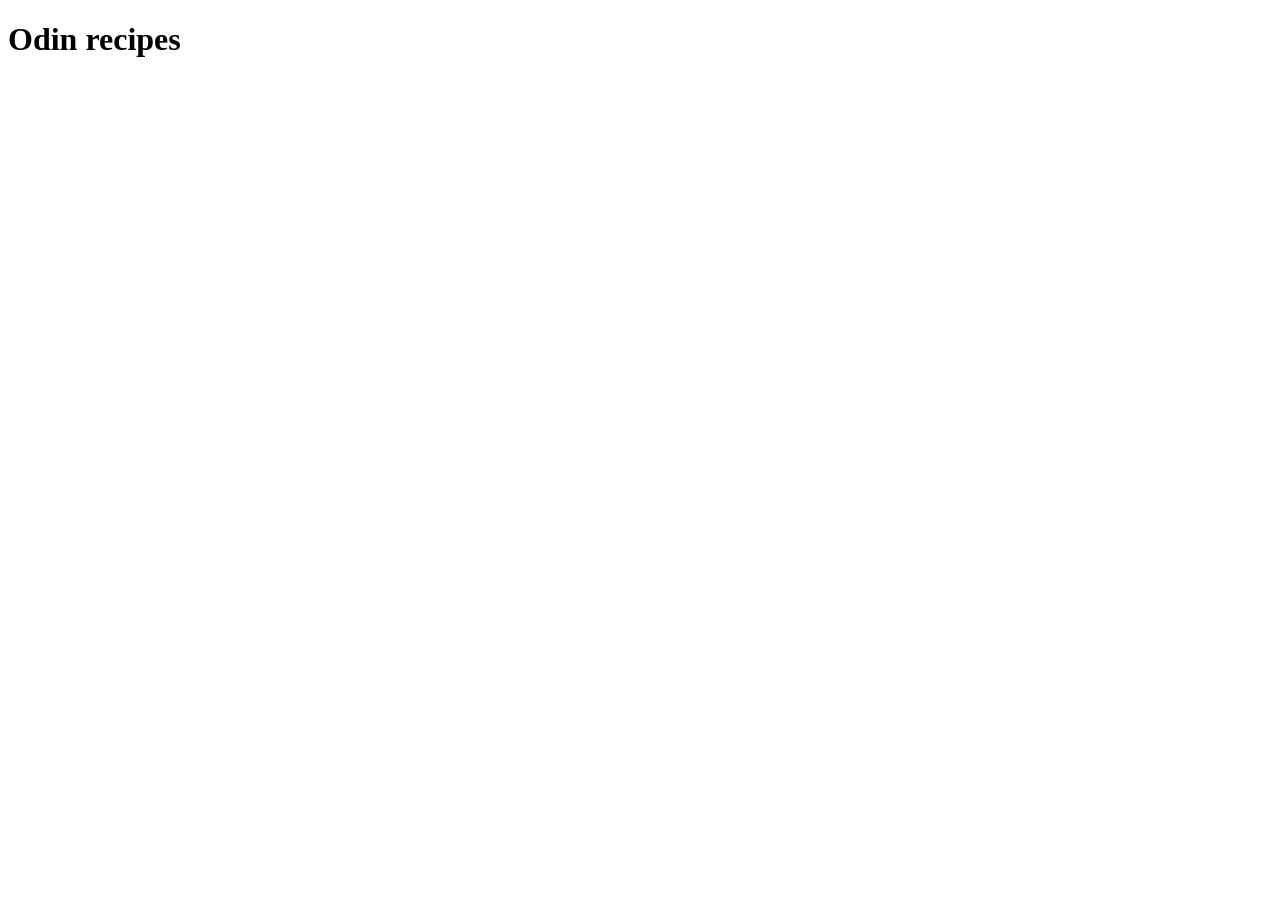
==== index.html @ 04b0d6b6 "Initialize project with index.html" ====
<!DOCTYPE html>
<html lang="en">
<head>
    <meta charset="UTF-8">
    <meta name="viewport" content="width=device-width, initial-scale=1.0">
    <title>Document</title>
</head>
<body>
    <h1>Odin recipes</h1>
</body>
</html>
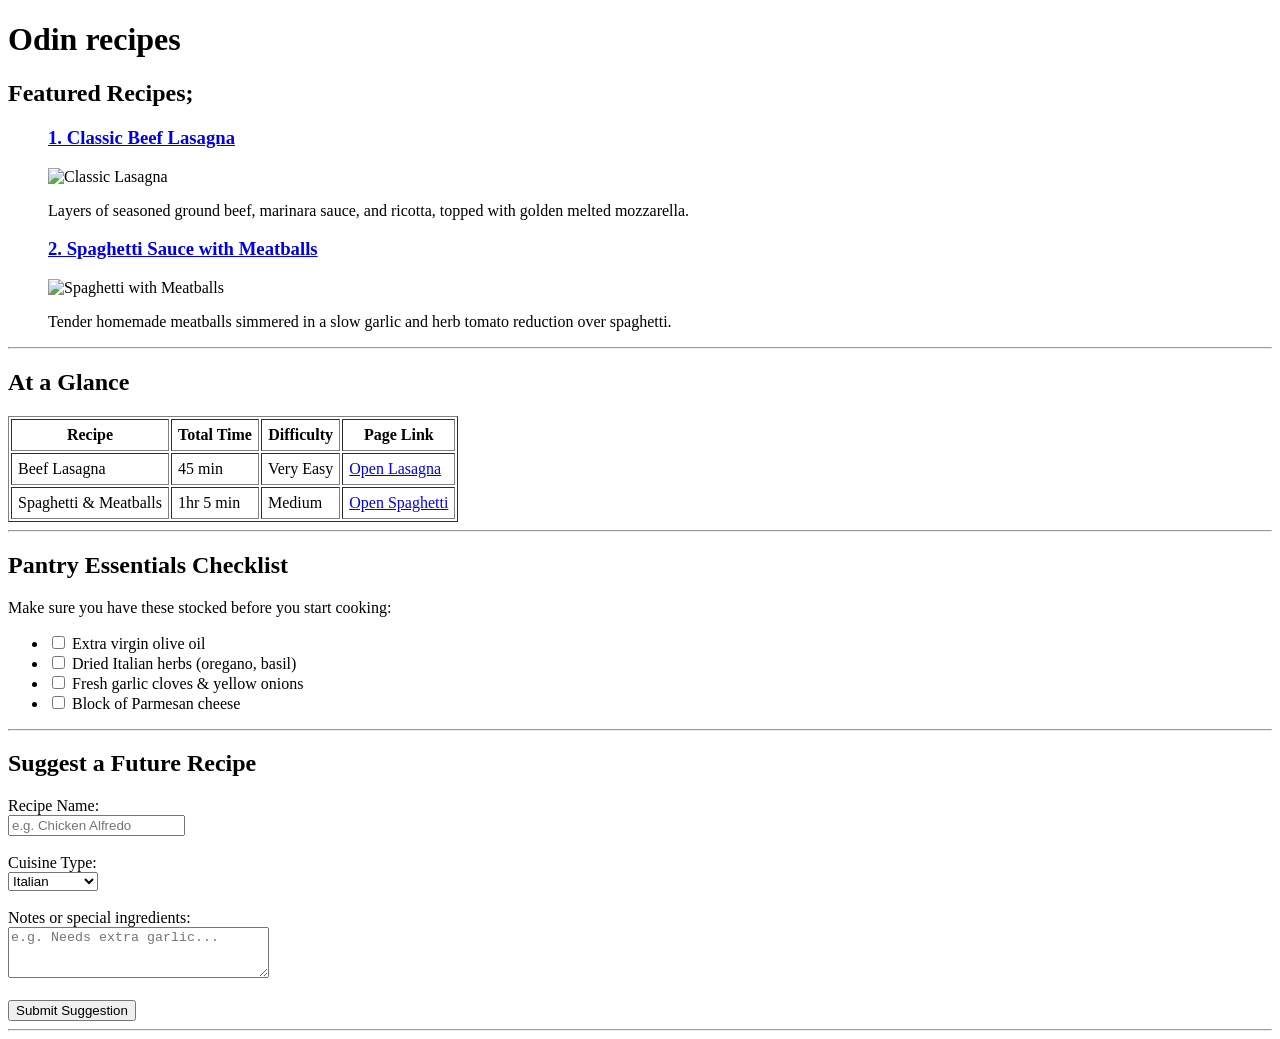
==== commit 99ef3d27: "Complete Odin Recipes project" ====
--- a/index.html
+++ b/index.html
@@ -3,9 +3,82 @@
 <head>
     <meta charset="UTF-8">
     <meta name="viewport" content="width=device-width, initial-scale=1.0">
-    <title>Document</title>
+    <title>recipes</title>
 </head>
 <body>
     <h1>Odin recipes</h1>
+ 
+    <h2>Featured Recipes;</h2>
+
+<figure>
+    <h3><a href="recipes/lasagnas.html">1. Classic Beef Lasagna</a></h3>
+  <img src="https://images.pexels.com/photos/31119078/pexels-photo-31119078.jpeg" alt="Classic Lasagna" width="100%">
+  <figcaption>
+    <p>Layers of seasoned ground beef, marinara sauce, and ricotta, topped with golden melted mozzarella.</p>
+  </figcaption>
+</figure>
+
+<figure>
+    <h3><a href="recipes/meatball.html">2. Spaghetti Sauce with Meatballs</a></h3>
+  <img src="https://www.allrecipes.com/thmb/7nX1BQ26m5_ke-MruMuy0V1Mlq4=/750x0/filters:no_upscale():max_bytes(150000):strip_icc()/21353-italian-spaghetti-sauce-with-meatballs-DDMFS-4x3-a9a1528b4f06483dbec38d0c2945c378.jpg" alt="Spaghetti with Meatballs" width="100%">
+  <figcaption>
+    <p>Tender homemade meatballs simmered in a slow garlic and herb tomato reduction over spaghetti.</p>
+  </figcaption>
+</figure>
+<hr>
+
+<h2>At a Glance</h2>
+
+<table border="1" cellpadding="6">
+  <tr>
+    <th>Recipe</th>
+    <th>Total Time</th>
+    <th>Difficulty</th>
+    <th>Page Link</th>
+  </tr>
+  <tr>
+    <td>Beef Lasagna</td>
+    <td>45 min</td>
+    <td>Very Easy</td>
+    <td><a href="recipes/lasagnas.html">Open Lasagna</a></td>
+  </tr>
+  <tr>
+    <td>Spaghetti &amp; Meatballs</td>
+    <td>1hr 5 min</td>
+    <td>Medium</td>
+    <td><a href="recipes/meatball.html">Open Spaghetti</a></td>
+  </tr>
+</table>
+<hr>
+
+<h2>Pantry Essentials Checklist</h2>
+<p>Make sure you have these stocked before you start cooking:</p>
+<ul>
+  <li><label><input type="checkbox"> Extra virgin olive oil</label></li>
+  <li><label><input type="checkbox"> Dried Italian herbs (oregano, basil)</label></li>
+  <li><label><input type="checkbox"> Fresh garlic cloves &amp; yellow onions</label></li>
+  <li><label><input type="checkbox"> Block of Parmesan cheese</label></li>
+</ul>
+<hr>
+
+<h2>Suggest a Future Recipe</h2>
+
+<form>
+  <label for="dish-name">Recipe Name:</label><br>
+  <input type="text" id="dish-name" name="dish-name" placeholder="e.g. Chicken Alfredo"><br><br>
+
+  <label for="cuisine">Cuisine Type:</label><br>
+  <select id="cuisine" name="cuisine">
+    <option value="italian">Italian</option>
+    <option value="indian">Indian</option>
+    <option value="continental">Continental</option>
+  </select><br><br>
+
+  <label for="notes">Notes or special ingredients:</label><br>
+  <textarea id="notes" name="notes" rows="3" cols="30" placeholder="e.g. Needs extra garlic..."></textarea><br><br>
+
+  <button type="button">Submit Suggestion</button>
+</form>
+<hr>
 </body>
 </html>
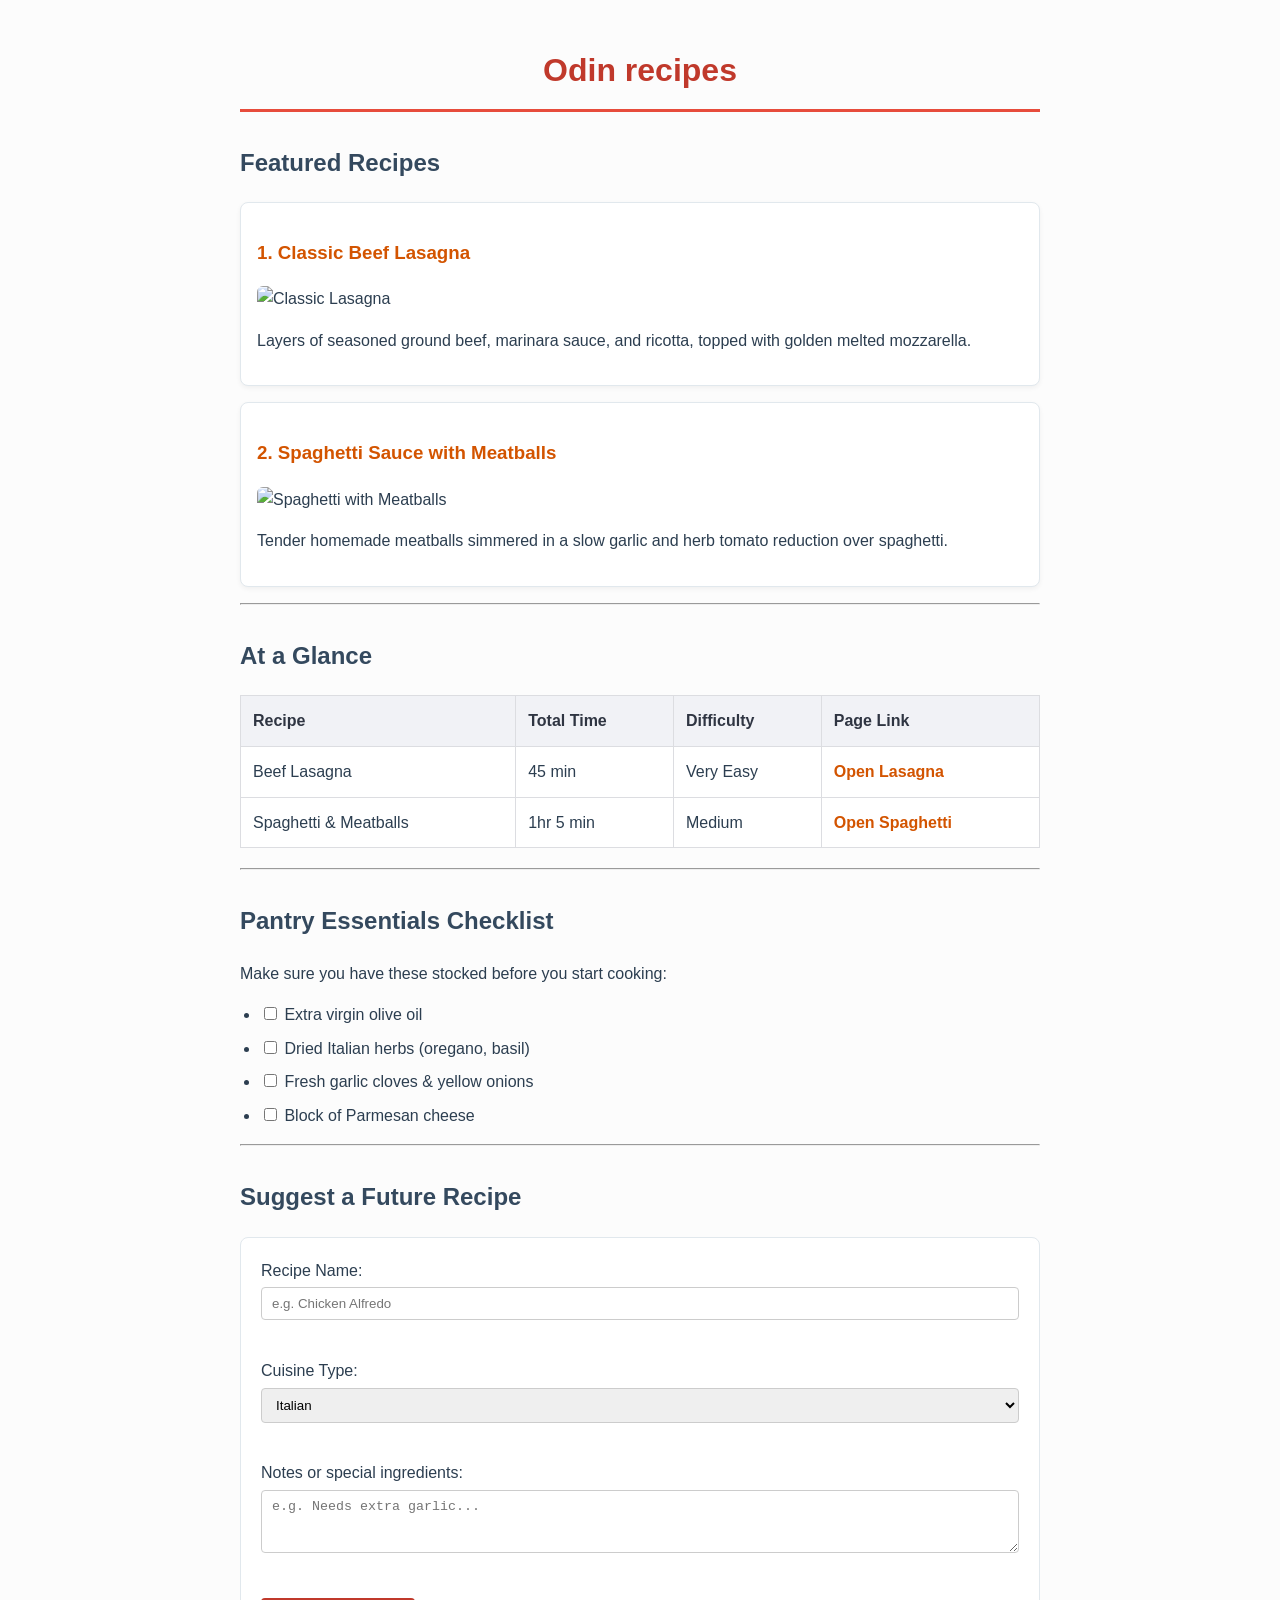
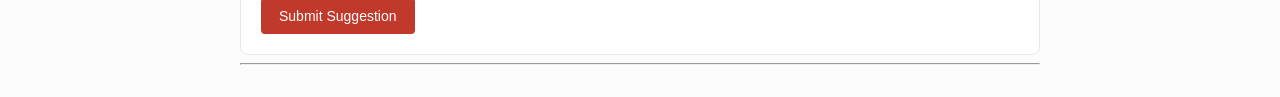
==== commit ff405546: "add custom stylesheet for index page" ====
--- a/index.html
+++ b/index.html
@@ -4,11 +4,12 @@
     <meta charset="UTF-8">
     <meta name="viewport" content="width=device-width, initial-scale=1.0">
     <title>recipes</title>
+    <link rel="stylesheet" href="recipes/css/style.css">
 </head>
 <body>
     <h1>Odin recipes</h1>
  
-    <h2>Featured Recipes;</h2>
+    <h2>Featured Recipes</h2>
 
 <figure>
     <h3><a href="recipes/lasagnas.html">1. Classic Beef Lasagna</a></h3>
--- a/recipes/css/style.css
+++ b/recipes/css/style.css
@@ -0,0 +1,123 @@
+/* 1. Global Page Styling */
+body {
+  font-family: Arial, Helvetica, sans-serif;
+  background-color: #fcfcfc;
+  color: #2c3e50;
+  max-width: 800px;
+  margin: 0 auto;       /* Centers the entire page on the screen */
+  padding: 24px;
+  line-height: 1.6;
+}
+
+/* 2. Main Heading */
+h1 {
+  text-align: center;
+  color: #c0392b;       /* Warm culinary red */
+  border-bottom: 3px solid #e74c3c;
+  padding-bottom: 12px;
+  margin-bottom: 24px;
+}
+
+h2 {
+  color: #34495e;
+  margin-top: 32px;
+}
+
+/* 3. Links */
+a {
+  color: #d35400;
+  text-decoration: none;
+  font-weight: bold;
+}
+
+a:hover {
+  text-decoration: underline;
+  color: #a04000;
+}
+
+/* 4. Recipe Cards (Figure containers) */
+figure {
+  background-color: #ffffff;
+  border: 1px solid #e1e8ed;
+  border-radius: 8px;     /* Rounds the corners */
+  padding: 16px;
+  margin: 16px 0;
+  box-shadow: 0 2px 5px rgba(0, 0, 0, 0.05); /* Subtle depth */
+}
+
+/* 5. Images */
+img {
+  max-width: 100%;
+  height: auto;
+  border-radius: 6px;
+  display: block;
+}
+
+/* 6. Comparison Table */
+table {
+  width: 100%;
+  border-collapse: collapse;  /* Removes double border lines */
+  margin: 20px 0;
+  background-color: #ffffff;
+}
+
+th, td {
+  padding: 12px;
+  text-align: left;
+  border: 1px solid #dcdde1;
+}
+
+th {
+  background-color: #f1f2f6;
+  color: #2f3542;
+}
+
+/* 7. Checklist / List spacing */
+ul {
+  padding-left: 20px;
+}
+
+li {
+  margin-bottom: 8px;
+}
+
+/* 8. Suggestion Form */
+form {
+  background-color: #ffffff;
+  border: 1px solid #e1e8ed;
+  border-radius: 8px;
+  padding: 20px;
+  margin-top: 16px;
+}
+
+input[type="text"], select, textarea {
+  width: 100%;
+  padding: 8px 10px;
+  margin-top: 4px;
+  margin-bottom: 12px;
+  border: 1px solid #ccc;
+  border-radius: 4px;
+  box-sizing: border-box; /* Includes padding in width calculation */
+}
+
+button {
+  background-color: #c0392b;
+  color: #ffffff;
+  border: none;
+  padding: 10px 18px;
+  border-radius: 4px;
+  font-size: 14px;
+  cursor: pointer;
+}
+
+button:hover {
+  background-color: #a93226;
+}
+
+/* 9. Footer */
+footer {
+  text-align: center;
+  font-size: 14px;
+  color: #7f8c8d;
+  margin-top: 40px;
+}
